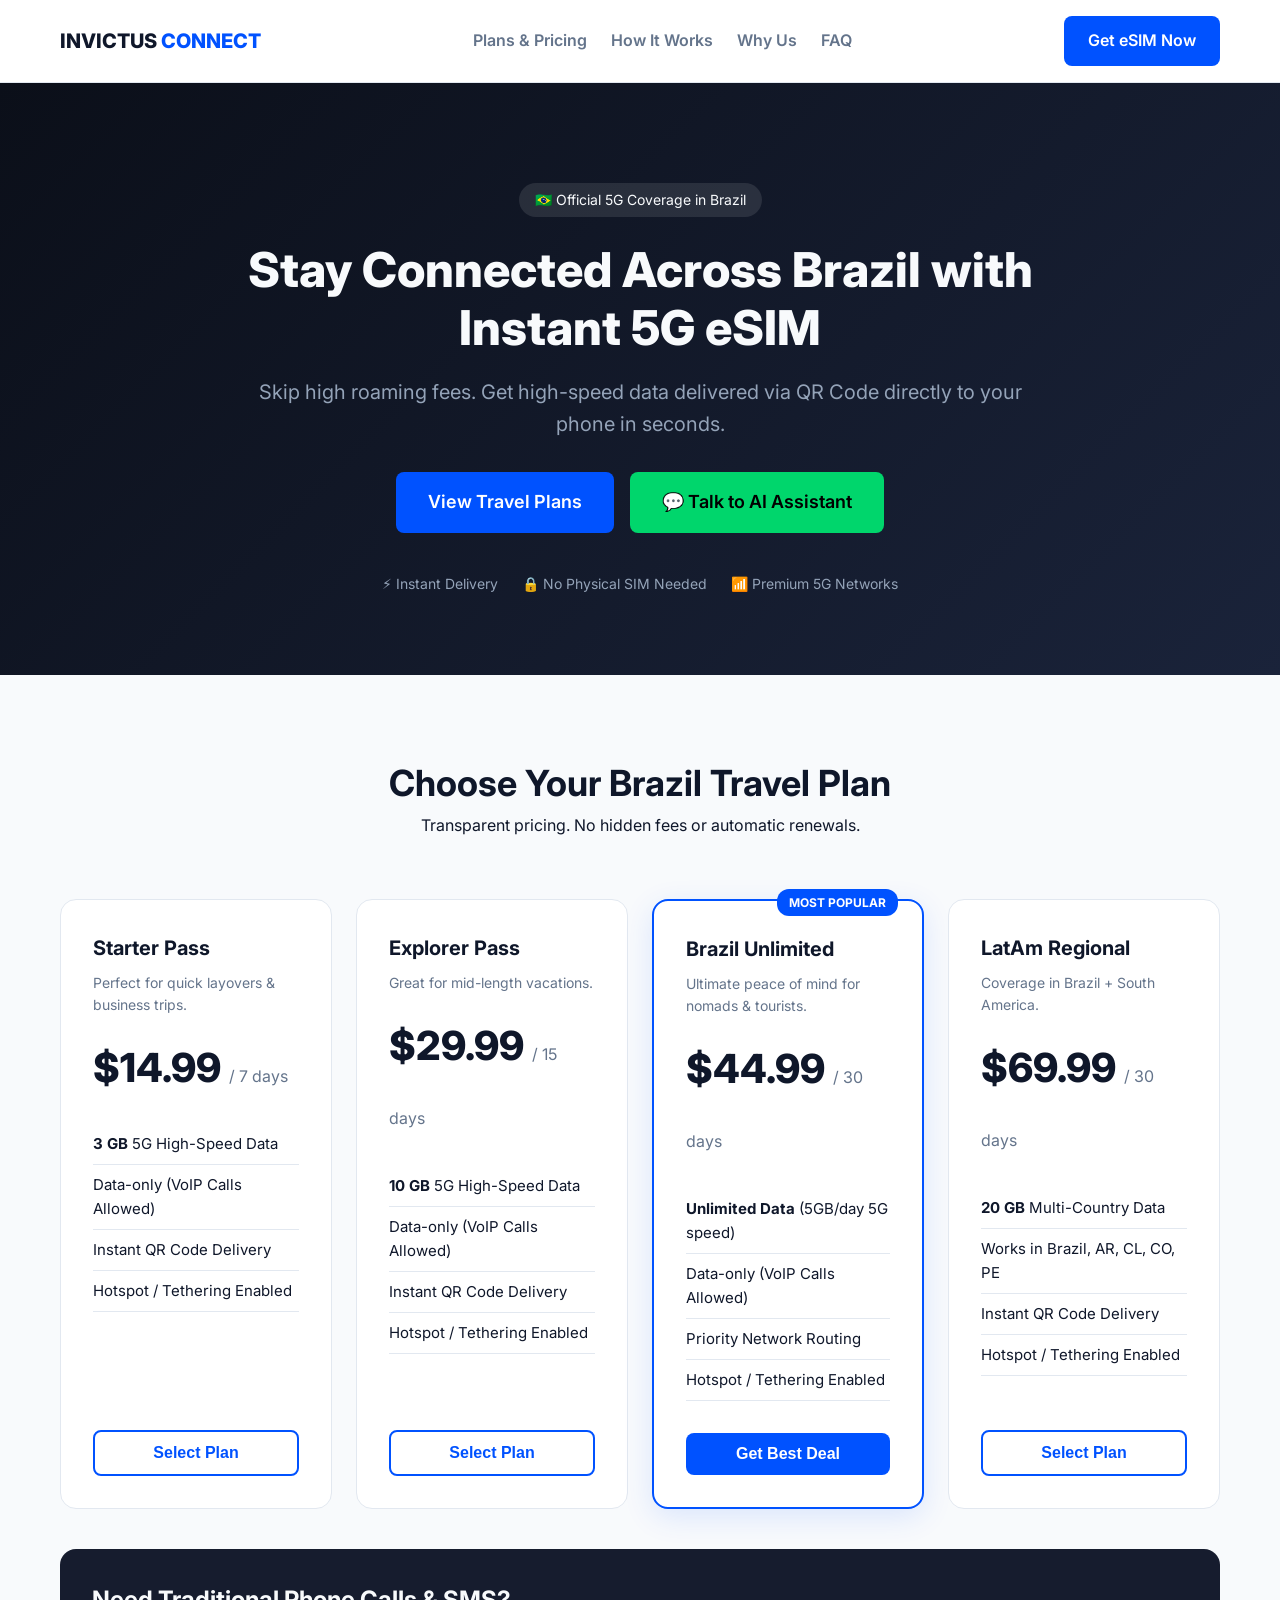
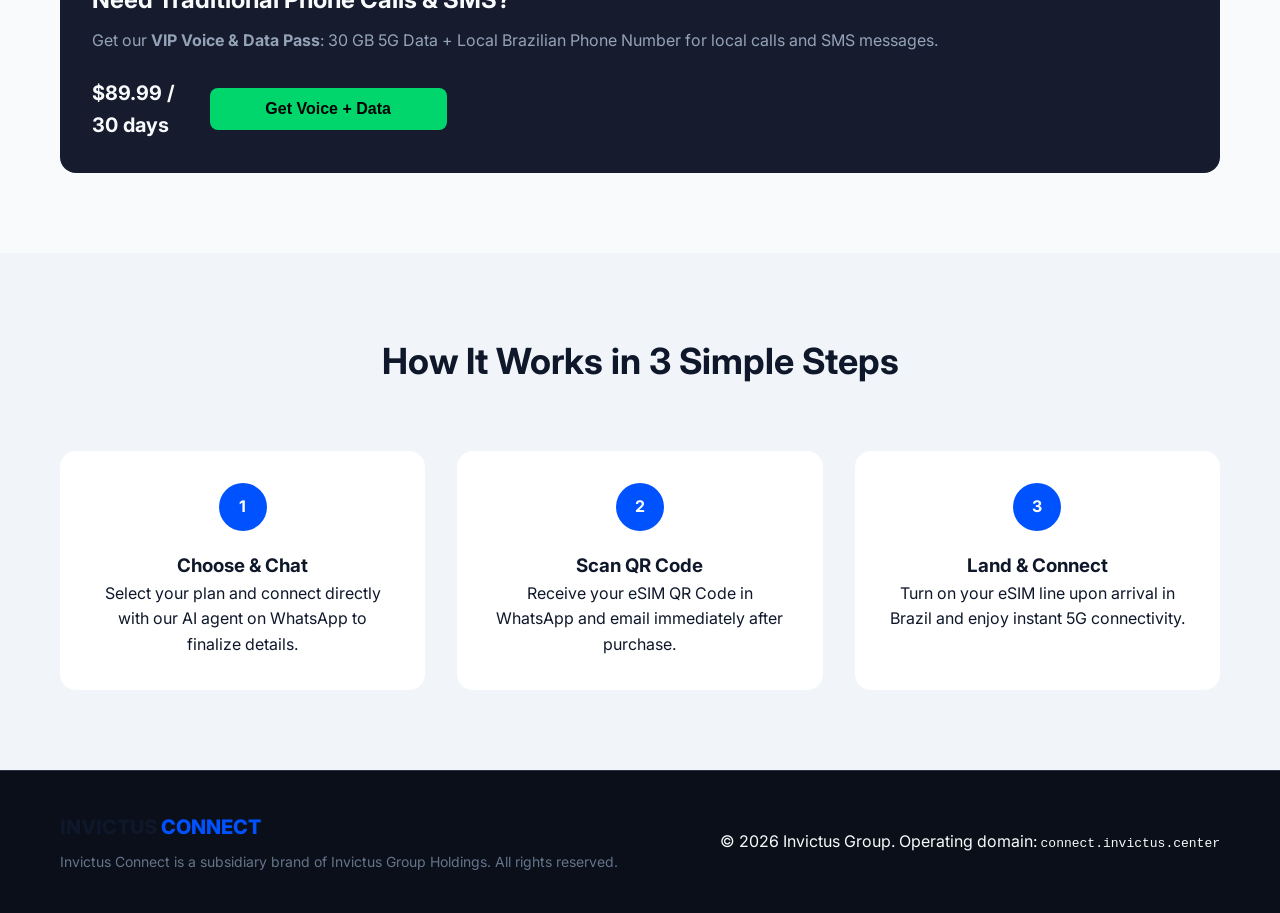
==== index.html @ 7c1fbe7c "Create index.html" ====
<!DOCTYPE html>
<html lang="en">
<head>
    <meta charset="UTF-8">
    <meta name="viewport" content="width=device-width, initial-scale=1.0">
    <meta name="description" content="High-speed 5G eSIM for travelers in Brazil. Instant activation, unlimited data plans, and 24/7 AI-powered support.">
    <title>Invictus Connect | Instant 5G eSIM for Brazil Travel</title>
    
    <link rel="preconnect" href="https://fonts.googleapis.com">
    <link rel="preconnect" href="https://fonts.gstatic.com" crossorigin>
    <link href="https://fonts.googleapis.com/css2?family=Inter:wght@300;400;600;700;800&display=swap" rel="stylesheet">
    
    <link rel="stylesheet" href="css/styles.css">
</head>
<body>

    <header class="navbar" id="top">
        <div class="container nav-container">
            <a href="#top" class="brand-logo" aria-label="Invictus Connect Home">
                INVICTUS <span>CONNECT</span>
            </a>
            <nav class="nav-menu" id="nav-menu">
                <a href="#plans" class="nav-link">Plans & Pricing</a>
                <a href="#how-it-works" class="nav-link">How It Works</a>
                <a href="#features" class="nav-link">Why Us</a>
                <a href="#faq" class="nav-link">FAQ</a>
            </nav>
            <a href="#plans" class="btn btn-primary nav-btn">Get eSIM Now</a>
        </div>
    </header>

    <section class="hero-section">
        <div class="container hero-container">
            <div class="hero-content">
                <span class="badge">🇧🇷 Official 5G Coverage in Brazil</span>
                <h1 class="hero-title">Stay Connected Across Brazil with Instant 5G eSIM</h1>
                <p class="hero-subtitle">Skip high roaming fees. Get high-speed data delivered via QR Code directly to your phone in seconds.</p>
                <div class="hero-actions">
                    <a href="#plans" class="btn btn-lg btn-primary">View Travel Plans</a>
                    <a href="https://wa.me/5500000000000?text=Hi%21%20I%20am%20traveling%20to%20Brazil%20and%20need%20a%205G%20eSIM." class="btn btn-lg btn-secondary" target="_blank" rel="noopener noreferrer">
                        💬 Talk to AI Assistant
                    </a>
                </div>
                <div class="hero-trust">
                    <span>⚡ Instant Delivery</span>
                    <span>🔒 No Physical SIM Needed</span>
                    <span>📶 Premium 5G Networks</span>
                </div>
            </div>
        </div>
    </section>

    <section class="plans-section" id="plans">
        <div class="container">
            <div class="section-header">
                <h2>Choose Your Brazil Travel Plan</h2>
                <p>Transparent pricing. No hidden fees or automatic renewals.</p>
            </div>

            <div class="plans-grid">
                <article class="plan-card">
                    <h3 class="plan-title">Starter Pass</h3>
                    <p class="plan-desc">Perfect for quick layovers & business trips.</p>
                    <div class="plan-price">$14.99 <span>/ 7 days</span></div>
                    <ul class="plan-features">
                        <li><strong>3 GB</strong> 5G High-Speed Data</li>
                        <li>Data-only (VoIP Calls Allowed)</li>
                        <li>Instant QR Code Delivery</li>
                        <li>Hotspot / Tethering Enabled</li>
                    </ul>
                    <button class="btn btn-outline buy-btn" data-plan="Starter Pass ($14.99)">Select Plan</button>
                </article>

                <article class="plan-card">
                    <h3 class="plan-title">Explorer Pass</h3>
                    <p class="plan-desc">Great for mid-length vacations.</p>
                    <div class="plan-price">$29.99 <span>/ 15 days</span></div>
                    <ul class="plan-features">
                        <li><strong>10 GB</strong> 5G High-Speed Data</li>
                        <li>Data-only (VoIP Calls Allowed)</li>
                        <li>Instant QR Code Delivery</li>
                        <li>Hotspot / Tethering Enabled</li>
                    </ul>
                    <button class="btn btn-outline buy-btn" data-plan="Explorer Pass ($29.99)">Select Plan</button>
                </article>

                <article class="plan-card plan-featured">
                    <div class="card-badge">MOST POPULAR</div>
                    <h3 class="plan-title">Brazil Unlimited</h3>
                    <p class="plan-desc">Ultimate peace of mind for nomads & tourists.</p>
                    <div class="plan-price">$44.99 <span>/ 30 days</span></div>
                    <ul class="plan-features">
                        <li><strong>Unlimited Data</strong> (5GB/day 5G speed)</li>
                        <li>Data-only (VoIP Calls Allowed)</li>
                        <li>Priority Network Routing</li>
                        <li>Hotspot / Tethering Enabled</li>
                    </ul>
                    <button class="btn btn-primary buy-btn" data-plan="Brazil Unlimited ($44.99)">Get Best Deal</button>
                </article>

                <article class="plan-card">
                    <h3 class="plan-title">LatAm Regional</h3>
                    <p class="plan-desc">Coverage in Brazil + South America.</p>
                    <div class="plan-price">$69.99 <span>/ 30 days</span></div>
                    <ul class="plan-features">
                        <li><strong>20 GB</strong> Multi-Country Data</li>
                        <li>Works in Brazil, AR, CL, CO, PE</li>
                        <li>Instant QR Code Delivery</li>
                        <li>Hotspot / Tethering Enabled</li>
                    </ul>
                    <button class="btn btn-outline buy-btn" data-plan="LatAm Regional ($69.99)">Select Plan</button>
                </article>
            </div>

            <div class="voice-addon">
                <div class="voice-addon-content">
                    <h3>Need Traditional Phone Calls & SMS?</h3>
                    <p>Get our <strong>VIP Voice & Data Pass</strong>: 30 GB 5G Data + Local Brazilian Phone Number for local calls and SMS messages.</p>
                </div>
                <div class="voice-addon-action">
                    <span class="addon-price">$89.99 / 30 days</span>
                    <button class="btn btn-secondary buy-btn" data-plan="VIP Voice & Data ($89.99)">Get Voice + Data</button>
                </div>
            </div>
        </div>
    </section>

    <section class="how-section" id="how-it-works">
        <div class="container">
            <div class="section-header">
                <h2>How It Works in 3 Simple Steps</h2>
            </div>
            <div class="steps-grid">
                <div class="step-card">
                    <div class="step-number">1</div>
                    <h3>Choose & Chat</h3>
                    <p>Select your plan and connect directly with our AI agent on WhatsApp to finalize details.</p>
                </div>
                <div class="step-card">
                    <div class="step-number">2</div>
                    <h3>Scan QR Code</h3>
                    <p>Receive your eSIM QR Code in WhatsApp and email immediately after purchase.</p>
                </div>
                <div class="step-card">
                    <div class="step-number">3</div>
                    <h3>Land & Connect</h3>
                    <p>Turn on your eSIM line upon arrival in Brazil and enjoy instant 5G connectivity.</p>
                </div>
            </div>
        </div>
    </section>

    <footer class="footer">
        <div class="container footer-container">
            <div class="footer-brand">
                <div class="brand-logo">INVICTUS <span>CONNECT</span></div>
                <p>Invictus Connect is a subsidiary brand of Invictus Group Holdings. All rights reserved.</p>
            </div>
            <div class="footer-legal">
                <p>&copy; 2026 Invictus Group. Operating domain: <code>connect.invictus.center</code></p>
            </div>
        </div>
    </footer>

    <script src="js/main.js"></script>
</body>
</html>
---- css/styles.css ----
/* CSS Variables for Maintainability */
:root {
    --primary-color: #0052FF;
    --primary-hover: #003ECC;
    --secondary-color: #00D66C;
    --secondary-hover: #00B359;
    --bg-dark: #0B0F19;
    --bg-card: #161C2E;
    --bg-light: #F8FAFC;
    --text-color: #0F172A;
    --text-muted: #64748B;
    --text-light: #F8FAFC;
    --border-color: #E2E8F0;
    --border-dark: #2A3447;
    --radius-sm: 8px;
    --radius-md: 16px;
    --font-sans: 'Inter', system-ui, -apple-system, sans-serif;
}

/* Reset & Basic Setup */
* {
    box-sizing: border-box;
    margin: 0;
    padding: 0;
}

html {
    scroll-behavior: smooth;
}

body {
    font-family: var(--font-sans);
    color: var(--text-color);
    background-color: var(--bg-light);
    line-height: 1.6;
}

.container {
    max-width: 1200px;
    margin: 0 auto;
    padding: 0 20px;
}

/* Buttons */
.btn {
    display: inline-flex;
    align-items: center;
    justify-content: center;
    padding: 12px 24px;
    font-size: 1rem;
    font-weight: 600;
    border-radius: var(--radius-sm);
    text-decoration: none;
    cursor: pointer;
    transition: all 0.2s ease;
    border: none;
}

.btn-primary {
    background-color: var(--primary-color);
    color: #FFFFFF;
}

.btn-primary:hover {
    background-color: var(--primary-hover);
}

.btn-secondary {
    background-color: var(--secondary-color);
    color: #000000;
}

.btn-secondary:hover {
    background-color: var(--secondary-hover);
}

.btn-outline {
    background-color: transparent;
    border: 2px solid var(--primary-color);
    color: var(--primary-color);
}

.btn-outline:hover {
    background-color: var(--primary-color);
    color: #FFFFFF;
}

.btn-lg {
    padding: 16px 32px;
    font-size: 1.125rem;
}

/* Navbar */
.navbar {
    position: sticky;
    top: 0;
    background-color: rgba(255, 255, 255, 0.95);
    backdrop-filter: blur(10px);
    border-bottom: 1px solid var(--border-color);
    z-index: 1000;
    padding: 16px 0;
}

.nav-container {
    display: flex;
    align-items: center;
    justify-content: space-between;
}

.brand-logo {
    font-weight: 800;
    font-size: 1.25rem;
    color: var(--text-color);
    text-decoration: none;
}

.brand-logo span {
    color: var(--primary-color);
}

.nav-menu {
    display: flex;
    gap: 24px;
}

.nav-link {
    text-decoration: none;
    color: var(--text-muted);
    font-weight: 600;
}

.nav-link:hover {
    color: var(--primary-color);
}

/* Hero Section */
.hero-section {
    background: linear-gradient(135deg, #0B0F19 0%, #1A233A 100%);
    color: var(--text-light);
    padding: 100px 0 80px 0;
    text-align: center;
}

.hero-content {
    max-width: 800px;
    margin: 0 auto;
}

.badge {
    display: inline-block;
    padding: 6px 16px;
    background-color: rgba(255, 255, 255, 0.1);
    border-radius: 20px;
    font-size: 0.875rem;
    margin-bottom: 24px;
}

.hero-title {
    font-size: 3rem;
    font-weight: 800;
    line-height: 1.2;
    margin-bottom: 20px;
}

.hero-subtitle {
    font-size: 1.25rem;
    color: #94A3B8;
    margin-bottom: 32px;
}

.hero-actions {
    display: flex;
    gap: 16px;
    justify-content: center;
    flex-wrap: wrap;
    margin-bottom: 40px;
}

.hero-trust {
    display: flex;
    justify-content: center;
    gap: 24px;
    font-size: 0.875rem;
    color: #94A3B8;
}

/* Plans Section */
.plans-section {
    padding: 80px 0;
}

.section-header {
    text-align: center;
    margin-bottom: 60px;
}

.section-header h2 {
    font-size: 2.25rem;
    font-weight: 700;
}

.plans-grid {
    display: grid;
    grid-template-columns: repeat(auto-fit, minmax(260px, 1fr));
    gap: 24px;
    margin-bottom: 40px;
}

.plan-card {
    background: #FFFFFF;
    border: 1px solid var(--border-color);
    border-radius: var(--radius-md);
    padding: 32px;
    display: flex;
    flex-direction: column;
    position: relative;
    transition: transform 0.2s ease, box-shadow 0.2s ease;
}

.plan-card:hover {
    transform: translateY(-4px);
    box-shadow: 0 12px 24px rgba(0, 0, 0, 0.05);
}

.plan-featured {
    border: 2px solid var(--primary-color);
    box-shadow: 0 8px 30px rgba(0, 82, 255, 0.12);
}

.card-badge {
    position: absolute;
    top: -12px;
    right: 24px;
    background: var(--primary-color);
    color: #FFFFFF;
    font-size: 0.75rem;
    font-weight: 700;
    padding: 4px 12px;
    border-radius: 12px;
}

.plan-title {
    font-size: 1.25rem;
    margin-bottom: 8px;
}

.plan-desc {
    font-size: 0.875rem;
    color: var(--text-muted);
    margin-bottom: 20px;
}

.plan-price {
    font-size: 2.5rem;
    font-weight: 800;
    margin-bottom: 24px;
}

.plan-price span {
    font-size: 1rem;
    color: var(--text-muted);
    font-weight: 400;
}

.plan-features {
    list-style: none;
    margin-bottom: 32px;
    flex-grow: 1;
}

.plan-features li {
    padding: 8px 0;
    border-bottom: 1px solid var(--border-color);
    font-size: 0.9375rem;
}

.buy-btn {
    width: 100%;
}

/* Voice Addon Box */
.voice-addon {
    background: #161C2E;
    color: var(--text-light);
    padding: 32px;
    border-radius: var(--radius-md);
    display: flex;
    align-items: center;
    justify-content: space-between;
    gap: 24px;
    flex-wrap: wrap;
}

.voice-addon-content h3 {
    font-size: 1.5rem;
    margin-bottom: 8px;
}

.voice-addon-content p {
    color: #94A3B8;
}

.voice-addon-action {
    display: flex;
    align-items: center;
    gap: 16px;
}

.addon-price {
    font-size: 1.25rem;
    font-weight: 700;
}

/* How Section */
.how-section {
    background-color: #F1F5F9;
    padding: 80px 0;
}

.steps-grid {
    display: grid;
    grid-template-columns: repeat(auto-fit, minmax(280px, 1fr));
    gap: 32px;
}

.step-card {
    background: #FFFFFF;
    padding: 32px;
    border-radius: var(--radius-md);
    text-align: center;
}

.step-number {
    width: 48px;
    height: 48px;
    background-color: var(--primary-color);
    color: #FFFFFF;
    border-radius: 50%;
    display: flex;
    align-items: center;
    justify-content: center;
    font-weight: 700;
    margin: 0 auto 20px auto;
}

/* Footer */
.footer {
    background-color: var(--bg-dark);
    color: var(--text-light);
    padding: 40px 0;
    border-top: 1px solid var(--border-dark);
}

.footer-container {
    display: flex;
    justify-content: space-between;
    align-items: center;
    flex-wrap: wrap;
    gap: 20px;
}

.footer-brand p {
    font-size: 0.875rem;
    color: #64748B;
    margin-top: 8px;
}

/* Mobile Responsive Adjustments */
@media (max-width: 768px) {
    .hero-title {
        font-size: 2rem;
    }
    
    .nav-menu {
        display: none;
    }

    .voice-addon {
        flex-direction: column;
        align-items: flex-start;
    }
}
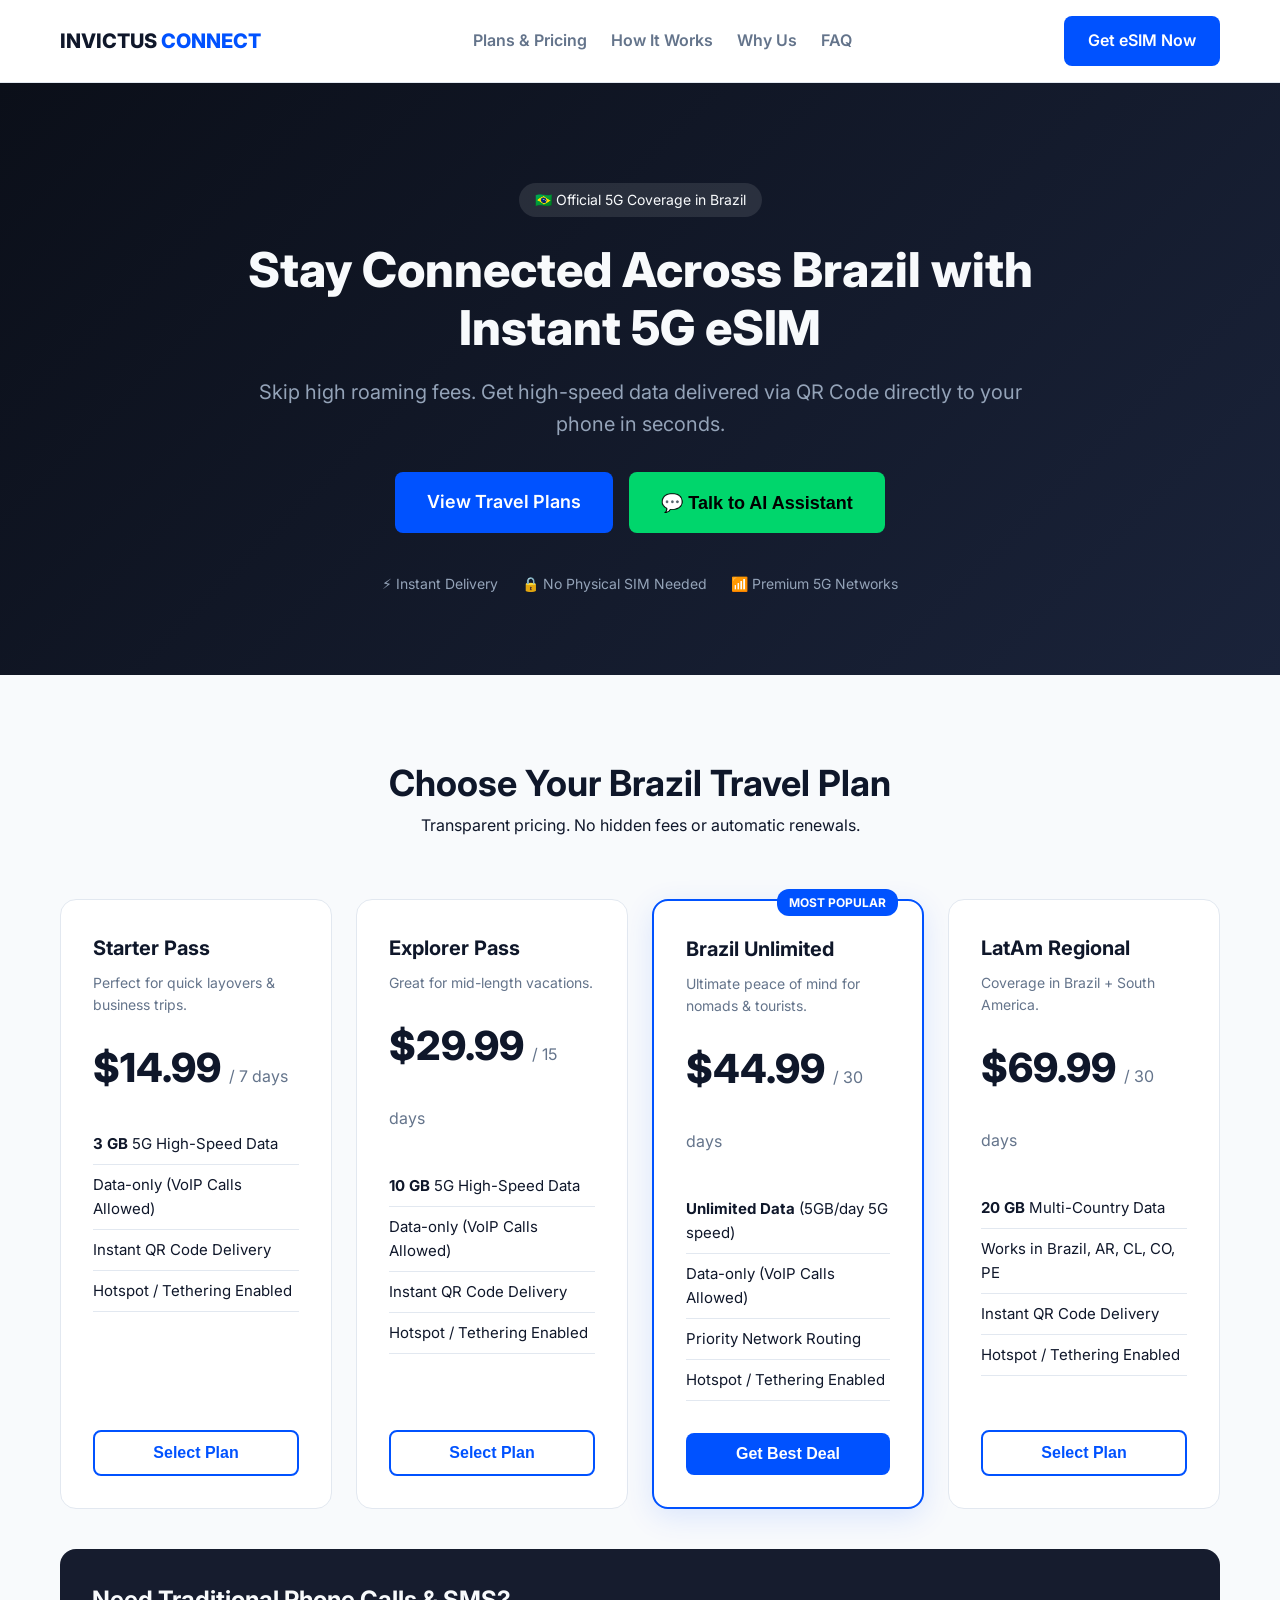
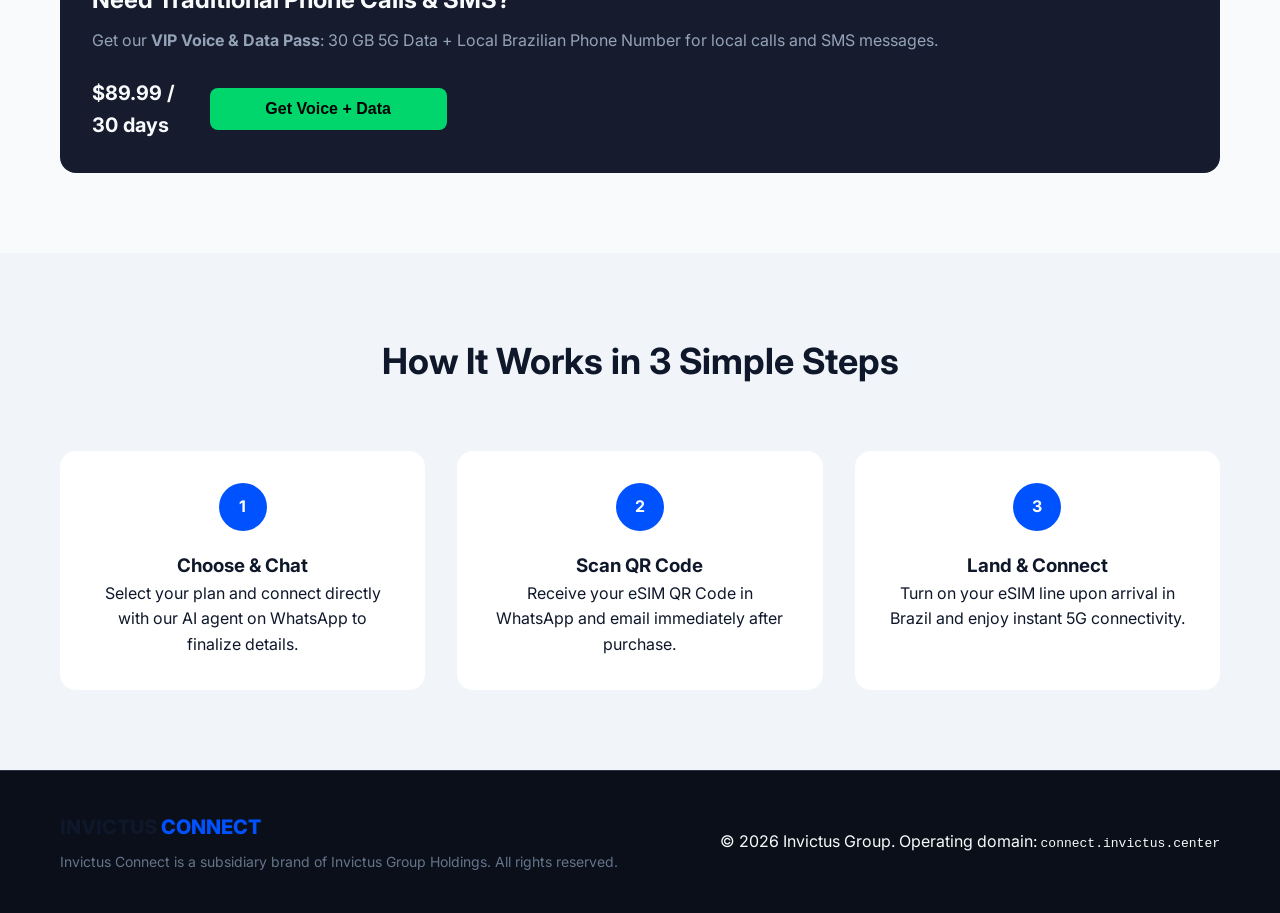
==== commit 0f4e9678: "Update index.html update call WhatsApp from main.js" ====
--- a/index.html
+++ b/index.html
@@ -37,9 +37,9 @@
                 <p class="hero-subtitle">Skip high roaming fees. Get high-speed data delivered via QR Code directly to your phone in seconds.</p>
                 <div class="hero-actions">
                     <a href="#plans" class="btn btn-lg btn-primary">View Travel Plans</a>
-                    <a href="https://wa.me/5500000000000?text=Hi%21%20I%20am%20traveling%20to%20Brazil%20and%20need%20a%205G%20eSIM." class="btn btn-lg btn-secondary" target="_blank" rel="noopener noreferrer">
+                    <button class="btn btn-lg btn-secondary ai-chat-btn">
                         💬 Talk to AI Assistant
-                    </a>
+                    </button>
                 </div>
                 <div class="hero-trust">
                     <span>⚡ Instant Delivery</span>
